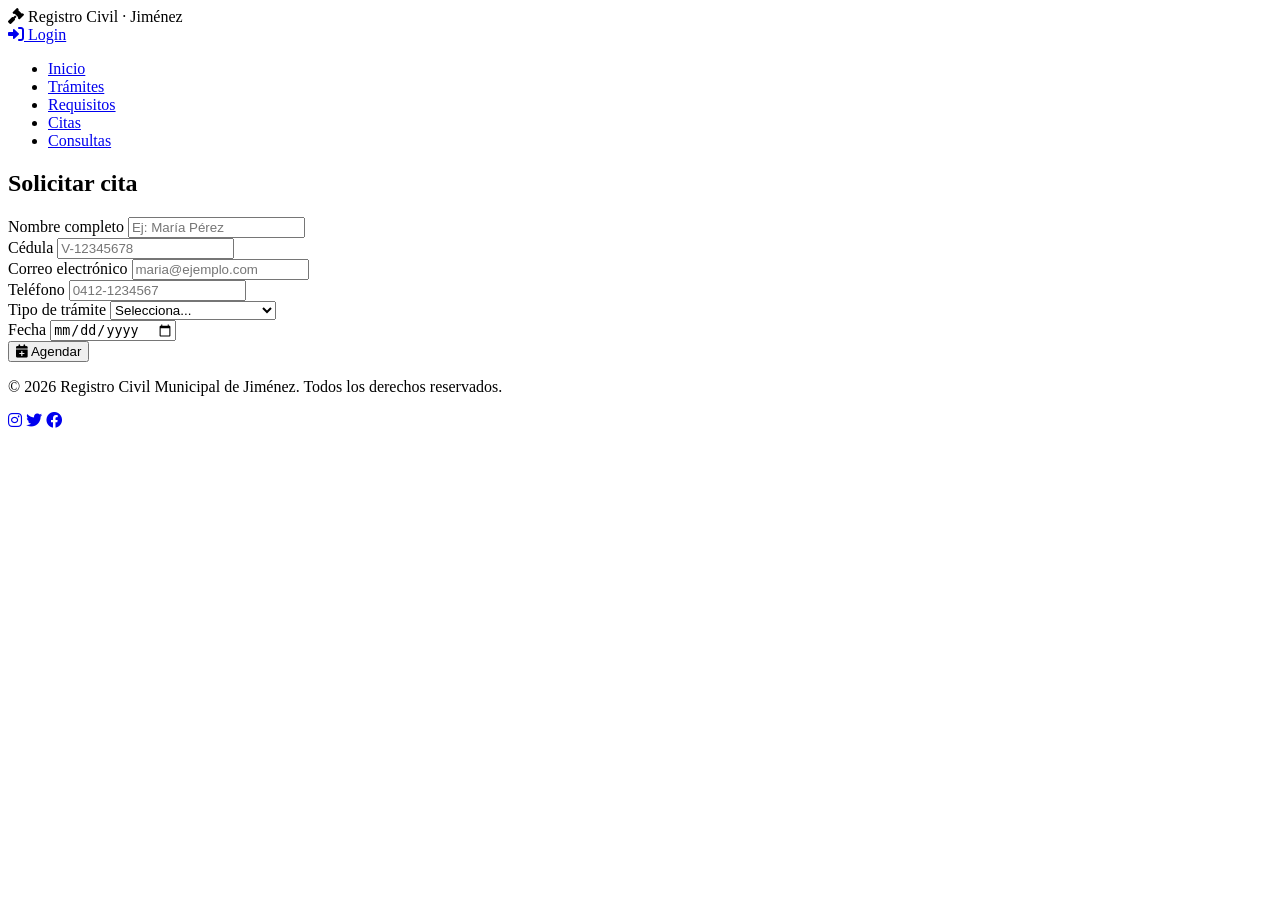
==== citas.html @ d29bd662 "Primer commit: Sitio web Registro Civil Municipal de Jiménez" ====
<!DOCTYPE html>
<html lang="es">
<head>
  <meta charset="UTF-8">
  <meta name="viewport" content="width=device-width, initial-scale=1.0">
  <title>Citas · Registro Civil Jiménez</title>
  <link rel="stylesheet" href="style.css">
  <link rel="preconnect" href="https://fonts.googleapis.com">
  <link rel="preconnect" href="https://fonts.gstatic.com" crossorigin>
  <link href="https://fonts.googleapis.com/css2?family=Inter:opsz@14..32&display=swap" rel="stylesheet">
  <link rel="stylesheet" href="https://cdnjs.cloudflare.com/ajax/libs/font-awesome/6.0.0-beta3/css/all.min.css">
</head>
<body>
  <header class="public-header">
    <div class="container header-flex">
      <div class="logo">
        <span class="logo-icon"><i class="fas fa-gavel"></i></span>
        <span class="logo-text">Registro Civil · Jiménez</span>
      </div>
      <div class="header-actions">
        <a href="login.html" class="btn btn-outline"><i class="fas fa-sign-in-alt"></i> Login</a>
      </div>
    </div>
    <nav class="main-nav">
      <div class="container nav-flex">
        <ul class="nav-links">
          <li><a href="index.html">Inicio</a></li>
          <li><a href="tramites.html">Trámites</a></li>
          <li><a href="requisitos.html">Requisitos</a></li>
          <li><a href="citas.html" class="active">Citas</a></li>
          <li><a href="consultas.html">Consultas</a></li>
        </ul>
      </div>
    </nav>
  </header>

  <main>
    <section class="section">
      <div class="container">
        <h2 class="section-title">Solicitar cita</h2>
        <div class="form-card">
          <form>
            <div class="form-group">
              <label for="nombre">Nombre completo</label>
              <input type="text" id="nombre" placeholder="Ej: María Pérez">
            </div>
            <div class="form-group">
              <label for="cedula">Cédula</label>
              <input type="text" id="cedula" placeholder="V-12345678">
            </div>
            <div class="form-group">
              <label for="correo">Correo electrónico</label>
              <input type="email" id="correo" placeholder="maria@ejemplo.com">
            </div>
            <div class="form-group">
              <label for="telefono">Teléfono</label>
              <input type="tel" id="telefono" placeholder="0412-1234567">
            </div>
            <div class="form-group">
              <label for="tramite">Tipo de trámite</label>
              <select id="tramite">
                <option value="">Selecciona...</option>
                <option value="nacimiento">Acta de Nacimiento</option>
                <option value="matrimonio">Matrimonio</option>
                <option value="defuncion">Defunción</option>
                <option value="union">Unión Estable de Hecho</option>
              </select>
            </div>
            <div class="form-group">
              <label for="fecha">Fecha</label>
              <input type="date" id="fecha">
            </div>
            <div class="form-actions">
              <button type="button" class="btn btn-primary"><i class="fas fa-calendar-plus"></i> Agendar</button>
            </div>
          </form>
        </div>
      </div>
    </section>
  </main>

  <footer class="public-footer">
    <div class="container footer-flex">
      <p>&copy; 2026 Registro Civil Municipal de Jiménez. Todos los derechos reservados.</p>
      <div class="footer-social">
        <a href="#"><i class="fab fa-instagram"></i></a>
        <a href="#"><i class="fab fa-twitter"></i></a>
        <a href="#"><i class="fab fa-facebook"></i></a>
      </div>
    </div>
  </footer>
</body>
</html>
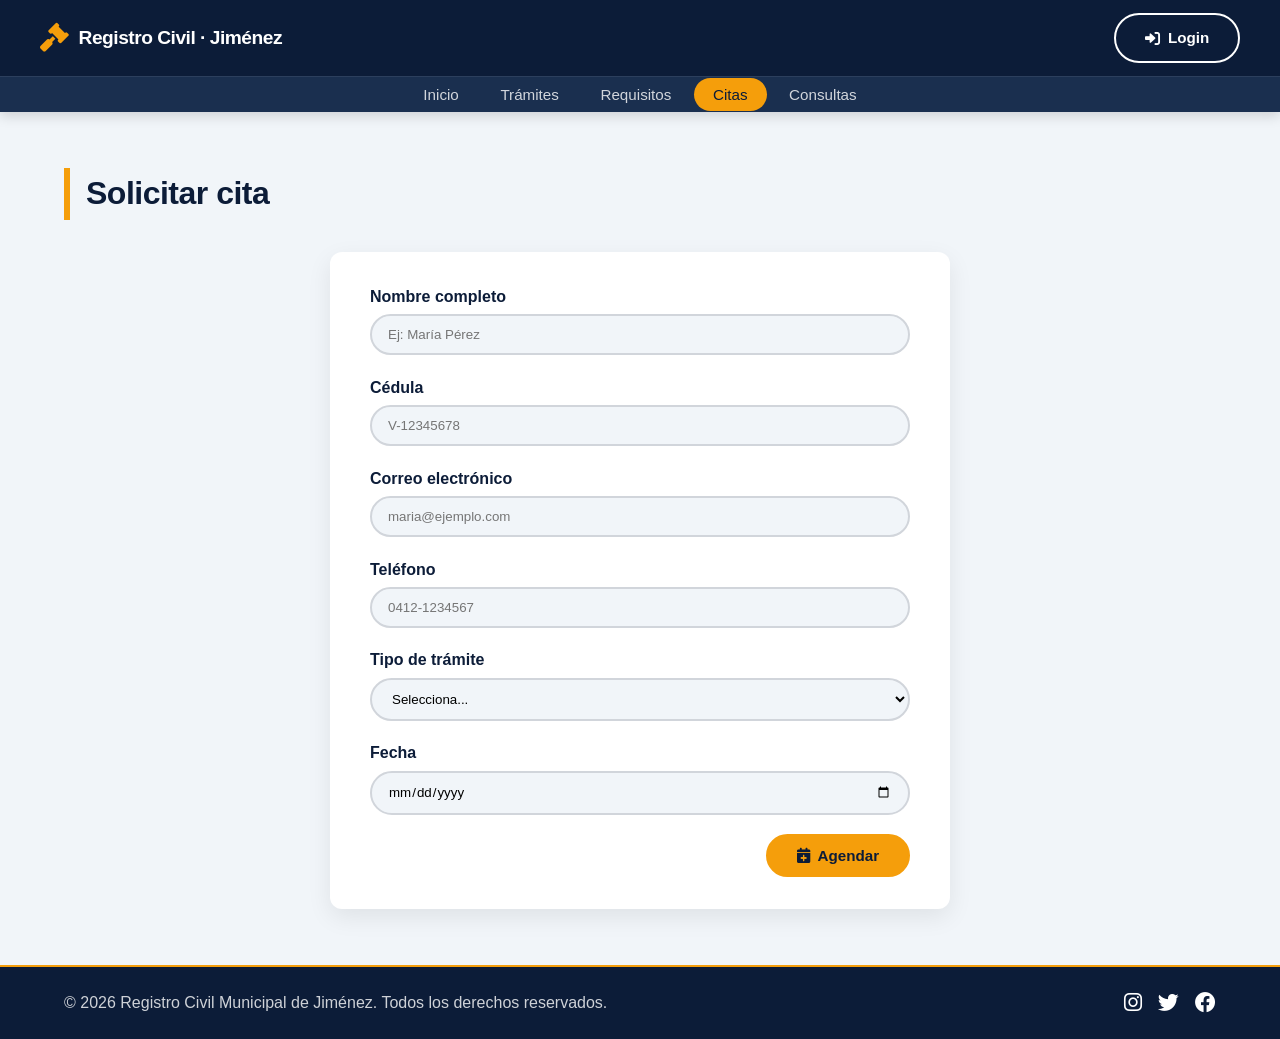
==== commit d6abe3ca: "Update citas.html" ====
--- a/citas.html
+++ b/citas.html
@@ -4,7 +4,7 @@
   <meta charset="UTF-8">
   <meta name="viewport" content="width=device-width, initial-scale=1.0">
   <title>Citas · Registro Civil Jiménez</title>
-  <link rel="stylesheet" href="style.css">
+  <link rel="stylesheet" href="/css/style.css">
   <link rel="preconnect" href="https://fonts.googleapis.com">
   <link rel="preconnect" href="https://fonts.gstatic.com" crossorigin>
   <link href="https://fonts.googleapis.com/css2?family=Inter:opsz@14..32&display=swap" rel="stylesheet">
@@ -90,4 +90,4 @@
     </div>
   </footer>
 </body>
-</html>+</html>
--- a/css/style.css
+++ b/css/style.css
@@ -0,0 +1,696 @@
+/* ============================================
+   REGISTRO CIVIL MUNICIPAL DE JIMÉNEZ
+   Estilos globales, layout y componentes
+   ============================================ */
+
+/* ----- Reset y variables ----- */
+* {
+  margin: 0;
+  padding: 0;
+  box-sizing: border-box;
+}
+
+:root {
+  --primary: #0c1c38;
+  --primary-light: #1a2f4f;
+  --accent: #f59e0b;
+  --accent-hover: #d97706;
+  --gray-bg: #f1f5f9;
+  --white: #ffffff;
+  --text-dark: #0f172a;
+  --text-muted: #475569;
+  --border-radius: 12px;
+  --shadow: 0 8px 24px rgba(0,0,0,0.08);
+  --transition: 0.25s ease;
+}
+
+html {
+  scroll-behavior: smooth;
+}
+
+body {
+  font-family: 'Inter', -apple-system, BlinkMacSystemFont, 'Segoe UI', Roboto, sans-serif;
+  background: var(--gray-bg);
+  color: var(--text-dark);
+  line-height: 1.6;
+  display: flex;
+  flex-direction: column;
+  min-height: 100vh;
+}
+
+a {
+  text-decoration: none;
+  color: inherit;
+}
+
+ul {
+  list-style: none;
+}
+
+.container {
+  max-width: 1200px;
+  margin: 0 auto;
+  padding: 0 1.5rem;
+}
+
+/* ----- Botones y CTAs ----- */
+.btn {
+  display: inline-flex;
+  align-items: center;
+  gap: 0.5rem;
+  padding: 0.7rem 1.8rem;
+  border-radius: 50px;
+  font-weight: 600;
+  font-size: 0.95rem;
+  border: none;
+  cursor: pointer;
+  transition: all var(--transition);
+  background: var(--white);
+  color: var(--primary);
+  border: 2px solid transparent;
+}
+
+.btn-primary {
+  background: var(--accent);
+  color: var(--primary);
+  border-color: var(--accent);
+}
+.btn-primary:hover {
+  background: var(--accent-hover);
+  border-color: var(--accent-hover);
+  transform: translateY(-2px);
+  box-shadow: 0 8px 16px rgba(245, 158, 11, 0.3);
+}
+
+.btn-outline {
+  background: transparent;
+  border: 2px solid var(--white);
+  color: var(--white);
+}
+.btn-outline:hover {
+  background: var(--white);
+  color: var(--primary);
+}
+
+.btn-secondary {
+  background: var(--primary);
+  color: var(--white);
+}
+.btn-secondary:hover {
+  background: var(--primary-light);
+}
+
+/* ----- HEADER PÚBLICO ----- */
+.public-header {
+  background: var(--primary);
+  color: var(--white);
+  box-shadow: 0 4px 12px rgba(0,0,0,0.15);
+}
+
+.header-flex {
+  display: flex;
+  justify-content: space-between;
+  align-items: center;
+  padding: 0.8rem 0;
+  flex-wrap: wrap;
+}
+
+.logo {
+  display: flex;
+  align-items: center;
+  gap: 0.6rem;
+}
+.logo-icon {
+  font-size: 1.8rem;
+  color: var(--accent);
+}
+.logo-text {
+  font-weight: 700;
+  font-size: 1.2rem;
+  letter-spacing: -0.5px;
+}
+
+.header-actions {
+  display: flex;
+  gap: 0.8rem;
+  align-items: center;
+}
+
+/* ----- NAVEGACIÓN ----- */
+.main-nav {
+  background: var(--primary-light);
+  border-top: 1px solid rgba(255,255,255,0.08);
+}
+
+.nav-flex {
+  display: flex;
+  justify-content: center;
+}
+
+.nav-links {
+  display: flex;
+  flex-wrap: wrap;
+  gap: 0.2rem;
+  padding: 0.3rem 0;
+}
+.nav-links li a {
+  padding: 0.5rem 1.2rem;
+  border-radius: 30px;
+  font-weight: 500;
+  font-size: 0.95rem;
+  transition: all var(--transition);
+  color: rgba(255,255,255,0.8);
+}
+.nav-links li a:hover,
+.nav-links li a.active {
+  background: var(--accent);
+  color: var(--primary);
+}
+
+/* ----- HERO ----- */
+.hero {
+  padding: 3.5rem 0;
+  color: var(--white);
+}
+
+.hero-grid {
+  display: grid;
+  grid-template-columns: 1fr 1fr;
+  gap: 2.5rem;
+  align-items: center;
+}
+
+.hero-text h1 {
+  font-size: 2.6rem;
+  font-weight: 800;
+  letter-spacing: -1px;
+  line-height: 1.2;
+  margin-bottom: 1rem;
+}
+.hero-text p {
+  font-size: 1.15rem;
+  opacity: 0.9;
+  margin-bottom: 1.8rem;
+  max-width: 90%;
+}
+.hero-image {
+  display: flex;
+  justify-content: center;
+  align-items: center;
+}
+
+/* ----- SECCIONES ----- */
+.section {
+  padding: 3.5rem 0;
+}
+.bg-light {
+  background: var(--white);
+}
+
+.section-title {
+  font-size: 2rem;
+  font-weight: 700;
+  margin-bottom: 2rem;
+  color: var(--primary);
+  letter-spacing: -0.5px;
+  border-left: 6px solid var(--accent);
+  padding-left: 1rem;
+}
+
+/* ----- GRID DE TARJETAS (4) ----- */
+.card-grid-4 {
+  display: grid;
+  grid-template-columns: repeat(4, 1fr);
+  gap: 1.8rem;
+}
+
+.card {
+  background: var(--white);
+  border-radius: var(--border-radius);
+  padding: 1.8rem 1.5rem;
+  box-shadow: var(--shadow);
+  transition: all var(--transition);
+  border: 1px solid #e9edf2;
+}
+.card:hover {
+  transform: translateY(-6px);
+  box-shadow: 0 16px 32px rgba(0,0,0,0.10);
+}
+
+.service-card {
+  text-align: center;
+}
+.service-card i {
+  font-size: 2.8rem;
+  color: var(--accent);
+  margin-bottom: 0.8rem;
+}
+.service-card h3 {
+  font-size: 1.2rem;
+  margin-bottom: 0.4rem;
+  color: var(--primary);
+}
+.service-card p {
+  color: var(--text-muted);
+  font-size: 0.95rem;
+}
+
+/* ----- PÍLDORAS (requisitos) ----- */
+.pill-group {
+  display: flex;
+  flex-wrap: wrap;
+  gap: 0.8rem 1.2rem;
+  justify-content: center;
+}
+
+.pill {
+  background: var(--primary);
+  color: var(--white);
+  padding: 0.6rem 1.6rem;
+  border-radius: 50px;
+  font-weight: 500;
+  display: inline-flex;
+  align-items: center;
+  gap: 0.5rem;
+  font-size: 0.95rem;
+  box-shadow: 0 2px 6px rgba(12, 28, 56, 0.15);
+}
+.pill i {
+  color: var(--accent);
+}
+
+/* ----- UBICACIÓN Y CONTACTO (grid) ----- */
+.contact-wrapper {
+  display: grid;
+  grid-template-columns: 2fr 1fr;
+  gap: 2rem;
+  background: var(--white);
+  border-radius: var(--border-radius);
+  padding: 1.8rem;
+  box-shadow: var(--shadow);
+}
+
+.contact-info h3 {
+  color: var(--primary);
+  margin-bottom: 0.8rem;
+}
+.contact-info p {
+  margin: 0.5rem 0;
+  display: flex;
+  align-items: center;
+  gap: 0.6rem;
+}
+.contact-info i {
+  color: var(--accent);
+  width: 1.4rem;
+}
+
+/* ----- FOOTER ----- */
+.public-footer {
+  background: var(--primary);
+  color: rgba(255,255,255,0.8);
+  padding: 1.2rem 0;
+  margin-top: auto;
+  border-top: 2px solid var(--accent);
+}
+
+.footer-flex {
+  display: flex;
+  justify-content: space-between;
+  align-items: center;
+  flex-wrap: wrap;
+  gap: 0.8rem;
+}
+.footer-social {
+  display: flex;
+  gap: 1rem;
+}
+.footer-social a {
+  color: var(--white);
+  font-size: 1.3rem;
+  transition: color var(--transition);
+}
+.footer-social a:hover {
+  color: var(--accent);
+}
+
+/* ============================================
+   PÁGINAS DE TRÁMITES / REQUISITOS / CITAS / CONSULTAS
+   ============================================ */
+
+/* Grid de tarjetas de trámites (reutiliza card-grid-4 pero con más detalle) */
+.tramite-grid {
+  display: grid;
+  grid-template-columns: repeat(auto-fit, minmax(220px, 1fr));
+  gap: 1.8rem;
+}
+.tramite-card {
+  background: var(--white);
+  border-radius: var(--border-radius);
+  padding: 1.5rem;
+  box-shadow: var(--shadow);
+  border-left: 6px solid var(--accent);
+}
+.tramite-card h3 {
+  color: var(--primary);
+  margin-bottom: 0.4rem;
+}
+.tramite-card p {
+  color: var(--text-muted);
+  font-size: 0.95rem;
+}
+
+/* Requisitos: listas estructuradas */
+.requisitos-list {
+  display: grid;
+  grid-template-columns: repeat(auto-fit, minmax(250px, 1fr));
+  gap: 1.8rem;
+}
+.requisitos-list .card {
+  border-left: 6px solid var(--accent);
+  padding: 1.5rem;
+}
+.requisitos-list .card h4 {
+  color: var(--primary);
+  margin-bottom: 0.8rem;
+}
+.requisitos-list .card ul {
+  list-style: disc;
+  padding-left: 1.4rem;
+  color: var(--text-muted);
+}
+.requisitos-list .card ul li {
+  margin-bottom: 0.3rem;
+}
+
+/* Formularios estáticos */
+.form-card {
+  background: var(--white);
+  max-width: 620px;
+  margin: 0 auto;
+  padding: 2rem 2.5rem;
+  border-radius: var(--border-radius);
+  box-shadow: var(--shadow);
+}
+.form-group {
+  margin-bottom: 1.2rem;
+}
+.form-group label {
+  display: block;
+  font-weight: 600;
+  margin-bottom: 0.3rem;
+  color: var(--primary);
+}
+.form-group input,
+.form-group select {
+  width: 100%;
+  padding: 0.7rem 1rem;
+  border-radius: 30px;
+  border: 2px solid #d1d5db;
+  font-family: inherit;
+  transition: border var(--transition);
+  background: var(--gray-bg);
+}
+.form-group input:focus,
+.form-group select:focus {
+  outline: none;
+  border-color: var(--accent);
+  background: var(--white);
+}
+.form-actions {
+  display: flex;
+  justify-content: flex-end;
+  margin-top: 1.2rem;
+}
+
+/* Resultado simulado (consultas) */
+.result-box {
+  background: var(--white);
+  border-radius: var(--border-radius);
+  padding: 1.5rem 2rem;
+  margin-top: 2rem;
+  box-shadow: var(--shadow);
+  border-left: 8px solid var(--accent);
+}
+.result-box .estado {
+  font-weight: 700;
+  font-size: 1.2rem;
+}
+.estado-verde {
+  color: #16a34a;
+}
+.estado-amarillo {
+  color: #ca8a04;
+}
+
+/* ============================================
+   LOGIN (sin header/footer público)
+   ============================================ */
+.login-page {
+  background: var(--gray-bg);
+  min-height: 100vh;
+  display: flex;
+  align-items: center;
+  justify-content: center;
+  padding: 1.5rem;
+}
+
+.login-card {
+  background: var(--white);
+  max-width: 420px;
+  width: 100%;
+  padding: 2.5rem 2rem;
+  border-radius: var(--border-radius);
+  box-shadow: 0 24px 48px rgba(0,0,0,0.15);
+  text-align: center;
+}
+.login-card .logo-icon {
+  font-size: 3rem;
+  color: var(--accent);
+}
+.login-card h2 {
+  color: var(--primary);
+  margin: 0.5rem 0 1.2rem;
+}
+.login-card .form-group {
+  text-align: left;
+}
+.login-card .btn-primary {
+  width: 100%;
+  justify-content: center;
+  padding: 0.8rem;
+}
+
+/* ============================================
+   DASHBOARD (sidebar + contenido)
+   ============================================ */
+.dashboard-body {
+  background: var(--gray-bg);
+  display: flex;
+  min-height: 100vh;
+  font-family: 'Inter', sans-serif;
+}
+
+.dashboard-sidebar {
+  width: 260px;
+  background: var(--primary);
+  color: var(--white);
+  padding: 2rem 1.2rem;
+  display: flex;
+  flex-direction: column;
+  gap: 2rem;
+  flex-shrink: 0;
+  position: sticky;
+  top: 0;
+  height: 100vh;
+}
+.dashboard-sidebar .logo {
+  margin-bottom: 1.2rem;
+}
+.dashboard-sidebar .logo-text {
+  font-size: 1rem;
+}
+.sidebar-menu {
+  display: flex;
+  flex-direction: column;
+  gap: 0.3rem;
+}
+.sidebar-menu a {
+  padding: 0.7rem 1rem;
+  border-radius: 30px;
+  display: flex;
+  align-items: center;
+  gap: 0.8rem;
+  color: rgba(255,255,255,0.7);
+  transition: all var(--transition);
+  font-weight: 500;
+}
+.sidebar-menu a:hover,
+.sidebar-menu a.active {
+  background: var(--accent);
+  color: var(--primary);
+}
+.sidebar-menu a i {
+  width: 1.6rem;
+  text-align: center;
+}
+.sidebar-footer {
+  margin-top: auto;
+  border-top: 1px solid rgba(255,255,255,0.1);
+  padding-top: 1.5rem;
+}
+.sidebar-footer a {
+  color: rgba(255,255,255,0.6);
+  display: flex;
+  align-items: center;
+  gap: 0.8rem;
+}
+.sidebar-footer a:hover {
+  color: var(--accent);
+}
+
+.dashboard-main {
+  flex: 1;
+  padding: 2rem 2.5rem;
+}
+
+.dash-stats {
+  display: grid;
+  grid-template-columns: repeat(auto-fit, minmax(180px, 1fr));
+  gap: 1.5rem;
+  margin-bottom: 2.5rem;
+}
+.stat-card {
+  background: var(--white);
+  border-radius: var(--border-radius);
+  padding: 1.2rem 1.8rem;
+  box-shadow: var(--shadow);
+  border-left: 6px solid var(--accent);
+}
+.stat-card .stat-number {
+  font-size: 2rem;
+  font-weight: 800;
+  color: var(--primary);
+}
+.stat-card .stat-label {
+  color: var(--text-muted);
+  font-weight: 500;
+}
+
+.dash-table {
+  background: var(--white);
+  border-radius: var(--border-radius);
+  padding: 1.2rem 1.5rem;
+  box-shadow: var(--shadow);
+  overflow-x: auto;
+}
+.dash-table table {
+  width: 100%;
+  border-collapse: collapse;
+  font-size: 0.95rem;
+}
+.dash-table th {
+  background: var(--primary);
+  color: var(--white);
+  padding: 0.8rem 1rem;
+  text-align: left;
+}
+.dash-table td {
+  padding: 0.7rem 1rem;
+  border-bottom: 1px solid #e9edf2;
+}
+.dash-table .badge {
+  background: var(--accent);
+  color: var(--primary);
+  padding: 0.2rem 0.8rem;
+  border-radius: 50px;
+  font-weight: 600;
+  font-size: 0.8rem;
+}
+.dash-table .badge-secondary {
+  background: #d1d5db;
+  color: #1f2937;
+}
+
+/* ----- RESPONSIVE ----- */
+@media (max-width: 992px) {
+  .hero-grid {
+    grid-template-columns: 1fr;
+    text-align: center;
+  }
+  .hero-text p {
+    max-width: 100%;
+  }
+  .card-grid-4 {
+    grid-template-columns: repeat(2, 1fr);
+  }
+  .contact-wrapper {
+    grid-template-columns: 1fr;
+  }
+  .dashboard-sidebar {
+    width: 220px;
+    padding: 1.2rem;
+  }
+  .dashboard-main {
+    padding: 1.5rem;
+  }
+}
+
+@media (max-width: 700px) {
+  .header-flex {
+    flex-direction: column;
+    gap: 0.5rem;
+  }
+  .nav-links {
+    justify-content: center;
+  }
+  .card-grid-4 {
+    grid-template-columns: 1fr 1fr;
+  }
+  .hero-text h1 {
+    font-size: 2rem;
+  }
+  .form-card {
+    padding: 1.5rem;
+  }
+  .dashboard-body {
+    flex-direction: column;
+  }
+  .dashboard-sidebar {
+    width: 100%;
+    height: auto;
+    position: relative;
+    flex-direction: row;
+    flex-wrap: wrap;
+    padding: 1rem;
+    gap: 0.5rem;
+  }
+  .dashboard-sidebar .logo {
+    margin-bottom: 0;
+  }
+  .sidebar-menu {
+    flex-direction: row;
+    flex-wrap: wrap;
+  }
+  .sidebar-footer {
+    margin-top: 0;
+    border-top: none;
+    padding-top: 0;
+  }
+  .dash-stats {
+    grid-template-columns: 1fr 1fr;
+  }
+}
+
+@media (max-width: 480px) {
+  .card-grid-4 {
+    grid-template-columns: 1fr;
+  }
+  .dash-stats {
+    grid-template-columns: 1fr;
+  }
+  .nav-links li a {
+    padding: 0.3rem 0.8rem;
+    font-size: 0.85rem;
+  }
+}
